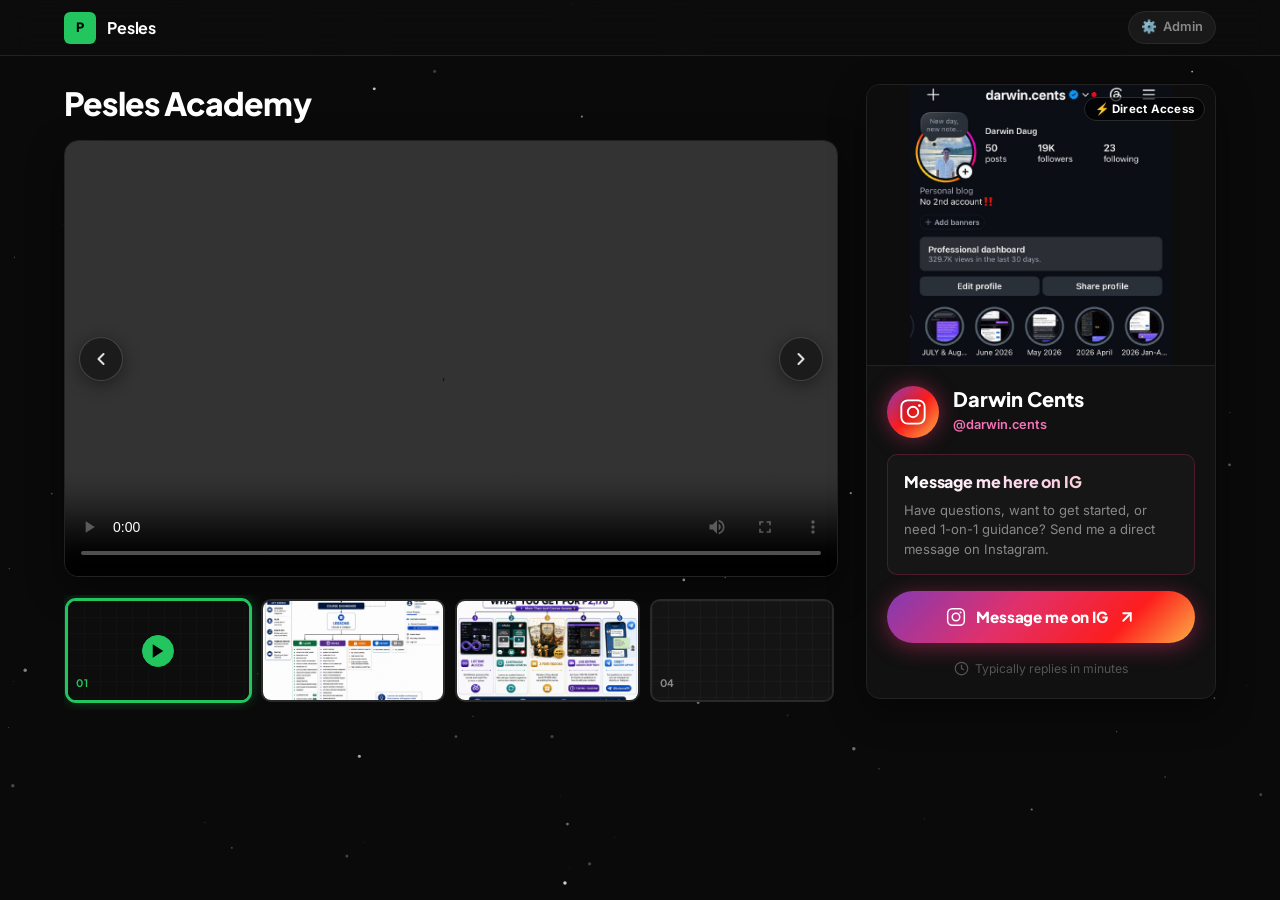
==== index.html @ 39a8c249 "Initial commit: Pesles landing page, video player, Instagram card, and admin studio" ====
<!DOCTYPE html>
<html lang="en">

<head>
  <meta charset="UTF-8">
  <meta name="viewport" content="width=device-width, initial-scale=1.0">
  <title>Pesles — AI Ad & Video Mastery Community</title>
  <meta name="description"
    content="Master AI UGC Video Ads, Performance Marketing & Scaling Systems. Join the #1 community for modern digital marketers and creators.">

  <!-- Open Graph -->
  <meta property="og:title" content="Pesles — AI Ad & Video Mastery Community">
  <meta property="og:description"
    content="Master AI UGC Video Ads, Performance Marketing & Scaling Systems. Join 26,000+ top creators and marketers.">
  <meta property="og:type" content="website">

  <!-- Favicon & Stylesheet -->
  <link rel="icon" type="image/svg+xml"
    href="data:image/svg+xml,<svg xmlns='http://www.w3.org/2000/svg' viewBox='0 0 100 100'><text y='.9em' font-size='90'>🚀</text></svg>">
  <link rel="stylesheet" href="styles.css">
</head>

<body>

  <!-- Animated Star Background -->
  <canvas id="starCanvas"></canvas>

  <!-- Top Sticky Navigation Bar -->

  <header class="top-header">
    <div class="header-container">
      <div class="brand-badge">
        <div class="brand-avatar">P</div>
        <div class="brand-info">
          <h1>Pesles</h1>
        </div>
      </div>

      <div class="header-nav">
        <a href="admin.html" class="nav-link" style="display:inline-flex;align-items:center;gap:6px;font-weight:600;font-size:0.8rem;background:rgba(255,255,255,0.06);border:1px solid var(--border-mid);padding:5px 12px;border-radius:var(--radius-pill);" title="Open Media & Content Admin Studio">
          <span>⚙️</span>
          <span>Admin</span>
        </a>
      </div>
    </div>
  </header>


  <!-- Main 2-Column Responsive Container -->
  <main class="main-wrapper">
    <div class="page-grid">

      <!-- Left Column: Sales Letter & Curriculum -->
      <div class="content-column">

        <!-- Hero Header & Metadata -->
        <section class="hero-header" id="about">
          <h2 class="hero-title">Pesles Academy</h2>


        </section>

        <!-- Video Player (VSL) Section -->
        <section class="video-card">
          <div class="video-container" id="videoContainer">
            <!-- HTML5 Video Player for Local MP4s (Default) -->
            <video id="vslVideo" src="vids/IMG_7152.MP4" controls playsinline></video>

            <!-- High-Res Image Display -->
            <img id="vslImage" alt="Pesles Presentation" style="display:none;" />

            <!-- Prev / Next Navigation Controls -->
            <button type="button" class="player-nav-btn prev" onclick="prevMedia()" aria-label="Previous item"
              title="Previous (Left Arrow)">
              <svg width="20" height="20" viewBox="0 0 24 24" fill="none" stroke="currentColor" stroke-width="2.5"
                stroke-linecap="round" stroke-linejoin="round">
                <polyline points="15 18 9 12 15 6"></polyline>
              </svg>
            </button>
            <button type="button" class="player-nav-btn next" onclick="nextMedia()" aria-label="Next item"
              title="Next (Right Arrow)">
              <svg width="20" height="20" viewBox="0 0 24 24" fill="none" stroke="currentColor" stroke-width="2.5"
                stroke-linecap="round" stroke-linejoin="round">
                <polyline points="9 18 15 12 9 6"></polyline>
              </svg>
            </button>
          </div>
        </section>


        <!-- Video Playlist Row (4 Items) -->
        <section class="playlist-row" id="playlistRow">

          <!-- Thumb 1: Masterclass MP4 -->
          <div class="playlist-thumb active" onclick="selectThumb(this, 1)" id="thumb1" title="Live Session">
            <div class="playlist-thumb-img">
              <video src="vids/IMG_7152.MP4#t=0.5" preload="metadata" muted playsinline></video>
            </div>
            <div class="playlist-thumb-overlay">
              <div class="playlist-play-btn">
                <svg width="18" height="18" viewBox="0 0 24 24" fill="currentColor">
                  <polygon points="5 3 19 12 5 21 5 3" />
                </svg>
              </div>
            </div>
            <div class="playlist-thumb-label">
              <span class="playlist-num">01</span>
            </div>
          </div>

          <!-- Thumb 2: Photo 1 -->
          <div class="playlist-thumb" onclick="selectThumb(this, 2)" id="thumb2" title="Creative Showcase">
            <div class="playlist-thumb-img">
              <img src="vids/photo_6338936490255128232_w.jpg" alt="Creative Showcase" loading="lazy">
            </div>
            <div class="playlist-thumb-overlay">
              <div class="playlist-play-btn">
                <svg width="18" height="18" viewBox="0 0 24 24" fill="currentColor">
                  <polygon points="5 3 19 12 5 21 5 3" />
                </svg>
              </div>
            </div>
            <div class="playlist-thumb-label">
              <span class="playlist-num">02</span>
            </div>
          </div>

          <!-- Thumb 3: Photo 2 -->
          <div class="playlist-thumb" onclick="selectThumb(this, 3)" id="thumb3" title="Student Results">
            <div class="playlist-thumb-img">
              <img src="vids/photo_6338936490255128263_w.jpg" alt="Student Results" loading="lazy">
            </div>
            <div class="playlist-thumb-overlay">
              <div class="playlist-play-btn">
                <svg width="18" height="18" viewBox="0 0 24 24" fill="currentColor">
                  <polygon points="5 3 19 12 5 21 5 3" />
                </svg>
              </div>
            </div>
            <div class="playlist-thumb-label">
              <span class="playlist-num">03</span>
            </div>
          </div>

          <!-- Thumb 4: Screen Recording MP4 -->
          <div class="playlist-thumb" onclick="selectThumb(this, 4)" id="thumb4" title="Platform Walkthrough">
            <div class="playlist-thumb-img">
              <video src="vids/screenrecordM%20(1).mp4#t=0.5" preload="metadata" muted playsinline></video>
            </div>
            <div class="playlist-thumb-overlay">
              <div class="playlist-play-btn">
                <svg width="18" height="18" viewBox="0 0 24 24" fill="currentColor">
                  <polygon points="5 3 19 12 5 21 5 3" />
                </svg>
              </div>
            </div>
            <div class="playlist-thumb-label">
              <span class="playlist-num">04</span>
            </div>
          </div>

        </section>

      </div>

      <!-- Right Column: Dedicated Instagram Box Card -->
      <aside class="sidebar-column">
        <div class="ig-card">
          <!-- Top Cover Banner -->
          <div class="ig-card-banner">
            <img src="vids/IG.jpg" alt="Instagram Cover" class="ig-banner-img">
            <div class="ig-banner-overlay"></div>
            <div class="ig-banner-badge">
              <span class="ig-badge-pill">⚡ Direct Access</span>
            </div>
          </div>


          <div class="ig-card-body">
            <!-- Icon + Avatar Profile Row -->
            <div class="ig-profile-header">
              <div class="ig-card-icon-wrap">
                <span class="ig-card-ring"></span>
                <svg class="ig-card-svg" viewBox="0 0 24 24" fill="none" xmlns="http://www.w3.org/2000/svg">
                  <rect x="2" y="2" width="20" height="20" rx="5.5" ry="5.5" stroke="white" stroke-width="1.6" />
                  <circle cx="12" cy="12" r="4.5" stroke="white" stroke-width="1.6" />
                  <circle cx="17.5" cy="6.5" r="1.2" fill="white" />
                </svg>
              </div>

              <div class="ig-title-meta">
                <h3>Darwin Cents</h3>
                <span class="ig-handle">@darwin.cents</span>
              </div>
            </div>

            <!-- Primary Message Callout -->
            <div class="ig-message-highlight">
              <span class="ig-message-title">Message me here on IG</span>
              <p class="ig-message-sub">
                Have questions, want to get started, or need 1-on-1 guidance? Send me a direct message on Instagram.
              </p>
            </div>

            <!-- Direct Instagram CTA Button -->
            <a href="https://www.instagram.com/darwin.cents?igsi=MWd2Y2Z6end4Zm81NA%3D%3D&utm_source=qr" target="_blank"
              rel="noopener noreferrer" class="ig-cta-btn">
              <svg width="20" height="20" viewBox="0 0 24 24" fill="none" xmlns="http://www.w3.org/2000/svg">
                <rect x="2" y="2" width="20" height="20" rx="5.5" ry="5.5" stroke="currentColor" stroke-width="1.8" />
                <circle cx="12" cy="12" r="4.5" stroke="currentColor" stroke-width="1.8" />
                <circle cx="17.5" cy="6.5" r="1.2" fill="currentColor" />
              </svg>
              <span>Message me on IG</span>
              <svg width="18" height="18" viewBox="0 0 24 24" fill="none" stroke="currentColor" stroke-width="2.5"
                stroke-linecap="round" stroke-linejoin="round">
                <line x1="7" y1="17" x2="17" y2="7"></line>
                <polyline points="7 7 17 7 17 17"></polyline>
              </svg>
            </a>

            <!-- Quick note -->
            <div class="ig-direct-note">
              <svg width="15" height="15" viewBox="0 0 24 24" fill="none" stroke="currentColor" stroke-width="2">
                <circle cx="12" cy="12" r="10"></circle>
                <polyline points="12 6 12 12 16 14"></polyline>
              </svg>
              <span>Typically replies in minutes</span>
            </div>
          </div>
        </div>
      </aside>

    </div>
  </main>

  <!-- Interactive Join / Checkout Modal -->
  <div class="modal-backdrop" id="checkoutModal" onclick="handleBackdropClick(event)">
    <div class="modal-dialog">
      <div class="modal-header">
        <h4>Join Pesles</h4>
        <button type="button" class="modal-close-btn" onclick="closeCheckoutModal()">&times;</button>
      </div>
      <div class="modal-body">

        <!-- Billing Interval Switcher -->
        <div class="billing-switcher">
          <button type="button" class="switcher-btn active" id="btnMonthly" onclick="setBilling('monthly')">
            Monthly ($9/mo)
          </button>
          <button type="button" class="switcher-btn" id="btnAnnual" onclick="setBilling('annual')">
            Annual ($89/yr) <span class="save-pill">SAVE 18%</span>
          </button>
        </div>

        <!-- Summary -->
        <div class="checkout-summary">
          <div class="summary-row">
            <span>Access Tier:</span>
            <span>All-Access VIP Member</span>
          </div>
          <div class="summary-row">
            <span>Billing Plan:</span>
            <span id="summaryInterval">Monthly Recurring</span>
          </div>
          <div class="summary-row">
            <span>Price Lock-In:</span>
            <span style="color:var(--brand-green);">Lifetime Guarantee</span>
          </div>
          <div class="summary-row total">
            <span>Total Today:</span>
            <span id="summaryTotal">$9.00 USD</span>
          </div>
        </div>

        <!-- Checkout Action Button -->
        <button type="button" class="modal-checkout-btn" onclick="proceedToCheckout()">
          <svg width="20" height="20" viewBox="0 0 24 24" fill="none" stroke="currentColor" stroke-width="2.5">
            <rect x="1" y="4" width="22" height="16" rx="2" ry="2"></rect>
            <line x1="1" y1="10" x2="23" y2="10"></line>
          </svg>
          <span id="checkoutBtnText">Continue to Secure Checkout ($9)</span>
        </button>

        <p style="text-align:center;font-size:0.75rem;color:var(--text-muted);">
          🔒 Guaranteed safe & secure checkout powered by Stripe
        </p>
      </div>
    </div>
  </div>


  <script src="app.js"></script>

</body>

</html>
---- styles.css ----
/* ==========================================================================
   Pesles — Dark Theme Landing Page (Reference-matched)
   ========================================================================== */

@import url('https://fonts.googleapis.com/css2?family=Inter:wght@300;400;500;600;700;800&family=Plus+Jakarta+Sans:wght@600;700;800&display=swap');

:root {
  /* Dark palette matching the reference image */
  --bg-root:            #0a0a0a;
  --bg-surface:         #111111;
  --bg-surface-2:       #161616;
  --bg-card:            #1a1a1a;
  --bg-card-hover:      #1f1f1f;
  --bg-header:          #0d0d0d;

  --border:             #222222;
  --border-mid:         #2a2a2a;
  --border-light:       #333333;

  --text-primary:       #ffffff;
  --text-secondary:     #888888;
  --text-muted:         #555555;

  /* Green accent from the reference image */
  --brand-green:        #22c55e;
  --brand-green-bg:     rgba(34, 197, 94, 0.12);
  --brand-green-border: rgba(34, 197, 94, 0.25);
  --brand-green-glow:   rgba(34, 197, 94, 0.22);

  --radius-xs:   4px;
  --radius-sm:   6px;
  --radius-md:   10px;
  --radius-lg:   14px;
  --radius-xl:   20px;
  --radius-pill: 9999px;

  --transition:        0.15s ease;
  --transition-smooth: 0.25s cubic-bezier(0.4, 0, 0.2, 1);
}

/* ── Reset ── */
*, *::before, *::after { box-sizing: border-box; margin: 0; padding: 0; }

/* Star canvas — sits fixed behind everything */
#starCanvas {
  position: fixed;
  inset: 0;
  width: 100%;
  height: 100%;
  z-index: 0;
  pointer-events: none;
}

/* Ensure all page content stacks above the canvas */
.top-header,
.main-wrapper,
.mobile-sticky-bar,
.modal-backdrop {
  position: relative;
  z-index: 1;
}


html {
  scrollbar-width: thin;
  scrollbar-color: var(--border-mid) var(--bg-root);
}
::-webkit-scrollbar        { width: 5px; }
::-webkit-scrollbar-track  { background: var(--bg-root); }
::-webkit-scrollbar-thumb  { background: var(--border-mid); border-radius: 3px; }

body {
  font-family: 'Inter', -apple-system, BlinkMacSystemFont, sans-serif;
  background-color: var(--bg-root);
  color: var(--text-primary);
  line-height: 1.6;
  -webkit-font-smoothing: antialiased;
  min-height: 100vh;
  overflow-x: hidden;
}

a    { color: inherit; text-decoration: none; }
button { font-family: inherit; cursor: pointer; border: none; background: none; }

/* ==========================================================================
   Header
   ========================================================================== */
.top-header {
  position: sticky;
  top: 0;
  z-index: 100;
  background: rgba(13, 13, 13, 0.9);
  backdrop-filter: blur(14px);
  -webkit-backdrop-filter: blur(14px);
  border-bottom: 1px solid var(--border);
  height: 56px;
}

.header-container {
  max-width: 1200px;
  margin: 0 auto;
  padding: 0 24px;
  height: 100%;
  display: flex;
  align-items: center;
  justify-content: space-between;
}

.brand-badge {
  display: flex;
  align-items: center;
  gap: 11px;
}

.brand-avatar {
  width: 32px;
  height: 32px;
  border-radius: var(--radius-sm);
  background: var(--brand-green);
  display: flex;
  align-items: center;
  justify-content: center;
  font-family: 'Plus Jakarta Sans', sans-serif;
  font-weight: 800;
  font-size: 0.8rem;
  color: #000;
  flex-shrink: 0;
}

.brand-info h1 {
  font-family: 'Plus Jakarta Sans', sans-serif;
  font-size: 1rem;
  font-weight: 700;
  color: var(--text-primary);
  letter-spacing: -0.01em;
}

.brand-info span {
  font-size: 0.7rem;
  color: var(--text-muted);
  display: block;
  line-height: 1;
  margin-top: 1px;
}

/* Thin green underline below brand (matches reference) */
.brand-underline-bar {
  position: absolute;
  bottom: 0;
  left: 0;
  height: 2px;
  width: 56px;
  background: linear-gradient(90deg, var(--brand-green), transparent);
}

.header-nav {
  display: flex;
  align-items: center;
  gap: 8px;
}

.nav-link {
  font-size: 0.85rem;
  font-weight: 500;
  color: var(--text-secondary);
  padding: 6px 12px;
  border-radius: var(--radius-sm);
  transition: color var(--transition);
}

.nav-link:hover { color: var(--text-primary); }

.header-cta {
  background: var(--brand-green);
  color: #000;
  font-weight: 700;
  font-size: 0.82rem;
  padding: 8px 18px;
  border-radius: var(--radius-pill);
  transition: all var(--transition);
  letter-spacing: 0.01em;
}

.header-cta:hover {
  background: #16a34a;
  transform: translateY(-1px);
  box-shadow: 0 4px 14px var(--brand-green-glow);
}

/* ==========================================================================
   Main Grid Layout
   ========================================================================== */
.main-wrapper {
  max-width: 1200px;
  margin: 28px auto 80px;
  padding: 0 24px;
  width: 100%;
  box-sizing: border-box;
}

.page-grid {
  display: grid;
  grid-template-columns: minmax(0, 1fr) 350px;
  gap: 28px;
  align-items: start;
}

/* ==========================================================================
   Left Column (Hero, Player & Playlist)
   ========================================================================== */
.content-column {
  display: flex;
  flex-direction: column;
  gap: 18px;
  width: 100%;
}

/* Hero Header */
.hero-header { display: flex; flex-direction: column; gap: 12px; }

.hero-title {
  font-family: 'Plus Jakarta Sans', sans-serif;
  font-size: clamp(1.4rem, 4.2vw, 2rem);
  font-weight: 800;
  line-height: 1.2;
  letter-spacing: -0.025em;
  color: var(--text-primary);
}

/* Meta chips bar */
.meta-chips-bar {
  display: flex;
  flex-wrap: wrap;
  gap: 8px;
  align-items: center;
}

.meta-chip {
  display: inline-flex;
  align-items: center;
  gap: 6px;
  font-size: 0.8rem;
  font-weight: 500;
  color: var(--text-secondary);
  background: var(--bg-card);
  border: 1px solid var(--border-mid);
  padding: 5px 12px;
  border-radius: var(--radius-pill);
  transition: border-color var(--transition);
}

.meta-chip:hover { border-color: var(--border-light); }

.meta-chip.highlight {
  color: var(--brand-green);
  border-color: var(--brand-green-border);
  background: var(--brand-green-bg);
}

.meta-chip.creator {
  color: var(--text-primary);
  gap: 8px;
}

.creator-avatar {
  width: 20px;
  height: 20px;
  border-radius: 50%;
  background: var(--brand-green);
  display: flex;
  align-items: center;
  justify-content: center;
  font-size: 9px;
  font-weight: 800;
  color: #000;
  flex-shrink: 0;
}

/* Video Card */
.video-card {
  background: var(--bg-surface);
  border: 1px solid var(--border);
  border-radius: var(--radius-lg);
  overflow: hidden;
  box-shadow: 0 12px 36px rgba(0, 0, 0, 0.45);
}

.video-container {
  position: relative;
  width: 100%;
  aspect-ratio: 16 / 9;
  background: #000;
  display: flex;
  align-items: center;
  justify-content: center;
}

.video-container iframe,
.video-container video,
.video-container img {
  width: 100%;
  height: 100%;
  border: none;
  display: block;
  object-fit: contain;
  background: #000;
}

/* Next / Prev Floating Navigation Arrows */
.player-nav-btn {
  position: absolute;
  top: 50%;
  transform: translateY(-50%);
  z-index: 10;
  width: 44px;
  height: 44px;
  border-radius: 50%;
  background: rgba(14, 14, 14, 0.7);
  backdrop-filter: blur(10px);
  -webkit-backdrop-filter: blur(10px);
  border: 1px solid rgba(255, 255, 255, 0.2);
  color: #ffffff;
  display: flex;
  align-items: center;
  justify-content: center;
  cursor: pointer;
  opacity: 0.85;
  transition: all 0.2s cubic-bezier(0.4, 0, 0.2, 1);
  box-shadow: 0 4px 18px rgba(0, 0, 0, 0.5);
}

.player-nav-btn.prev { left: 14px; }
.player-nav-btn.next { right: 14px; }

.player-nav-btn:hover {
  opacity: 1;
  background: rgba(34, 197, 94, 0.9);
  border-color: var(--brand-green);
  color: #000000;
  transform: translateY(-50%) scale(1.12);
  box-shadow: 0 6px 24px rgba(34, 197, 94, 0.4);
}

.player-nav-btn:active {
  transform: translateY(-50%) scale(0.96);
}

@media (max-width: 580px) {
  .player-nav-btn {
    width: 36px;
    height: 36px;
  }
  .player-nav-btn.prev { left: 8px; }
  .player-nav-btn.next { right: 8px; }
}


/* ==========================================================================
   Playlist Row
   ========================================================================== */
.playlist-row {
  display: flex;
  gap: 10px;
  width: 100%;
  overflow-x: auto;
  -webkit-overflow-scrolling: touch;
  scroll-snap-type: x mandatory;
  padding: 4px 2px 8px;
  scrollbar-width: thin;
  scrollbar-color: var(--border-mid) transparent;
}
.playlist-row::-webkit-scrollbar { height: 4px; }
.playlist-row::-webkit-scrollbar-track { background: transparent; }
.playlist-row::-webkit-scrollbar-thumb { background: var(--border-mid); border-radius: 4px; }

/* Individual thumbnail card (4 items) */
.playlist-thumb {
  position: relative;
  flex: 0 0 calc(25% - 8px); /* 4 items per row */
  min-width: 110px;
  aspect-ratio: 16 / 9;
  border-radius: var(--radius-md);
  overflow: hidden;
  cursor: pointer;
  border: 2px solid var(--border-mid);
  background: var(--bg-card);
  scroll-snap-align: start;
  transition: transform 0.2s ease,
              border-color 0.2s ease,
              box-shadow 0.2s ease;
  user-select: none;
}


.playlist-thumb:hover {
  transform: translateY(-3px) scale(1.02);
  border-color: var(--border-light);
  box-shadow: 0 8px 24px rgba(0, 0, 0, 0.5);
}

/* Active / selected state */
.playlist-thumb.active {
  border-color: var(--brand-green);
  box-shadow: 0 0 0 1px var(--brand-green),
              0 0 14px rgba(34, 197, 94, 0.35);
}

/* Thumbnail image area */
.playlist-thumb-img {
  width: 100%;
  height: 100%;
  background:
    linear-gradient(rgba(255,255,255,0.025) 1px, transparent 1px),
    linear-gradient(90deg, rgba(255,255,255,0.025) 1px, transparent 1px);
  background-size: 16px 16px;
  background-color: #141414;
  overflow: hidden;
}

.playlist-thumb-img img,
.playlist-thumb-img video {
  width: 100%;
  height: 100%;
  object-fit: cover;
  display: block;
}


/* Overlay with play button */
.playlist-thumb-overlay {
  position: absolute;
  inset: 0;
  display: flex;
  align-items: center;
  justify-content: center;
  background: rgba(0, 0, 0, 0.35);
  opacity: 0;
  transition: opacity 0.2s ease;
}

.playlist-thumb:hover .playlist-thumb-overlay,
.playlist-thumb.active .playlist-thumb-overlay {
  opacity: 1;
}

.playlist-play-btn {
  width: 32px;
  height: 32px;
  border-radius: 50%;
  background: rgba(255, 255, 255, 0.15);
  backdrop-filter: blur(6px);
  -webkit-backdrop-filter: blur(6px);
  border: 1.5px solid rgba(255,255,255,0.35);
  display: flex;
  align-items: center;
  justify-content: center;
  color: #fff;
  transition: background 0.2s ease, transform 0.2s ease;
}

.playlist-thumb.active .playlist-play-btn {
  background: var(--brand-green);
  border-color: var(--brand-green);
  color: #000;
}

.playlist-thumb:hover .playlist-play-btn {
  transform: scale(1.1);
  background: rgba(255,255,255,0.25);
}

.playlist-thumb.active:hover .playlist-play-btn {
  background: #16a34a;
  transform: scale(1.1);
}

/* Number label bottom-left */
.playlist-thumb-label {
  position: absolute;
  bottom: 6px;
  left: 8px;
  pointer-events: none;
}

.playlist-num {
  font-size: 0.65rem;
  font-weight: 700;
  letter-spacing: 0.05em;
  color: rgba(255,255,255,0.5);
  font-family: 'Plus Jakarta Sans', sans-serif;
  line-height: 1;
}

.playlist-thumb.active .playlist-num {
  color: var(--brand-green);
}

/* ==========================================================================
   Right Sidebar — Conversion Card
   ========================================================================== */
.sidebar-column {
  position: sticky;
  top: 76px;
}

.conversion-card {
  background: var(--bg-surface);
  border: 1px solid var(--border);
  border-radius: var(--radius-lg);
  overflow: hidden;
}

/* Banner */
.card-banner {
  width: 100%;
  height: 140px;
  position: relative;
  overflow: hidden;
}

.card-banner-img {
  width: 100%;
  height: 100%;
}

.card-banner-overlay {
  position: absolute;
  bottom: 10px;
  left: 12px;
  right: 12px;
  display: flex;
  align-items: center;
  justify-content: space-between;
}

.badge-pill {
  background: rgba(0, 0, 0, 0.7);
  backdrop-filter: blur(6px);
  border: 1px solid rgba(255, 255, 255, 0.1);
  padding: 3px 10px;
  border-radius: var(--radius-pill);
  font-size: 0.72rem;
  font-weight: 600;
  color: #fff;
}

/* Card Body */
.card-body {
  padding: 22px;
  display: flex;
  flex-direction: column;
  gap: 16px;
}

.card-title-group h3 {
  font-family: 'Plus Jakarta Sans', sans-serif;
  font-size: 1.2rem;
  font-weight: 800;
  color: var(--text-primary);
}

.community-url {
  font-size: 0.76rem;
  color: var(--brand-green);
  font-weight: 600;
  margin-top: 2px;
}

.card-description {
  font-size: 0.85rem;
  color: var(--text-secondary);
  line-height: 1.55;
}

/* Stats row */
.stats-row {
  display: grid;
  grid-template-columns: 1fr auto 1fr auto 1fr;
  align-items: center;
  background: var(--bg-card);
  border: 1px solid var(--border);
  border-radius: var(--radius-md);
  padding: 14px 12px;
  text-align: center;
}

.stat-item {}

.stat-num {
  font-family: 'Plus Jakarta Sans', sans-serif;
  font-size: 1.1rem;
  font-weight: 800;
  color: var(--text-primary);
}

.stat-label {
  font-size: 0.68rem;
  font-weight: 600;
  color: var(--text-muted);
  text-transform: uppercase;
  letter-spacing: 0.05em;
  margin-top: 1px;
}

.stat-divider {
  width: 1px;
  height: 28px;
  background: var(--border-mid);
}

/* CTA Button */
.cta-join-btn {
  width: 100%;
  background: var(--brand-green);
  color: #000;
  font-family: 'Plus Jakarta Sans', sans-serif;
  font-size: 1rem;
  font-weight: 800;
  padding: 14px;
  border-radius: var(--radius-pill);
  display: flex;
  align-items: center;
  justify-content: center;
  gap: 10px;
  transition: all var(--transition);
  box-shadow: 0 0 0 0 var(--brand-green-glow);
}

.cta-join-btn:hover {
  background: #16a34a;
  transform: translateY(-2px);
  box-shadow: 0 6px 20px var(--brand-green-glow);
}

/* Guarantee note */
.guarantee-note {
  display: flex;
  align-items: center;
  justify-content: center;
  gap: 6px;
  font-size: 0.76rem;
  color: var(--text-muted);
}

/* Powered by tag */
.powered-by-tag {
  display: flex;
  align-items: center;
  justify-content: center;
  gap: 6px;
  padding-top: 12px;
  border-top: 1px solid var(--border);
  font-size: 0.72rem;
  color: var(--text-muted);
}

.powered-logo { font-weight: 700; color: var(--text-secondary); }

/* ==========================================================================
   Mobile Sticky Bar
   ========================================================================== */
.mobile-sticky-bar {
  display: none;
  position: fixed;
  bottom: 0; left: 0; right: 0;
  z-index: 100;
  background: rgba(13, 13, 13, 0.95);
  backdrop-filter: blur(12px);
  border-top: 1px solid var(--border);
  padding: 12px 20px;
}

.mobile-bar-content {
  display: flex;
  align-items: center;
  justify-content: space-between;
  gap: 16px;
}

.mobile-price-val  { font-size: 1.1rem; font-weight: 800; color: var(--text-primary); }
.mobile-price-sub  { font-size: 0.7rem; color: var(--text-muted); margin-top: 1px; }

/* ==========================================================================
   Checkout Modal
   ========================================================================== */
.modal-backdrop {
  position: fixed;
  inset: 0;
  z-index: 1000;
  background: rgba(0, 0, 0, 0.8);
  backdrop-filter: blur(8px);
  display: flex;
  align-items: center;
  justify-content: center;
  padding: 20px;
  opacity: 0;
  visibility: hidden;
  transition: opacity var(--transition-smooth), visibility var(--transition-smooth);
}

.modal-backdrop.active { opacity: 1; visibility: visible; }

.modal-dialog {
  background: var(--bg-surface);
  border: 1px solid var(--border-mid);
  border-radius: var(--radius-xl);
  width: 100%;
  max-width: 460px;
  overflow: hidden;
  transform: scale(0.94);
  transition: transform var(--transition-smooth);
}

.modal-backdrop.active .modal-dialog { transform: scale(1); }

.modal-header {
  padding: 18px 22px;
  border-bottom: 1px solid var(--border);
  display: flex;
  align-items: center;
  justify-content: space-between;
}

.modal-header h4 {
  font-family: 'Plus Jakarta Sans', sans-serif;
  font-size: 1.05rem;
  font-weight: 800;
}

.modal-close-btn { color: var(--text-muted); font-size: 1.4rem; padding: 2px; transition: color var(--transition); }
.modal-close-btn:hover { color: var(--text-primary); }

.modal-body {
  padding: 22px;
  display: flex;
  flex-direction: column;
  gap: 16px;
}

/* Billing toggle */
.billing-switcher {
  display: flex;
  background: var(--bg-card);
  border: 1px solid var(--border);
  border-radius: var(--radius-pill);
  padding: 4px;
}

.switcher-btn {
  flex: 1;
  text-align: center;
  padding: 8px 10px;
  font-size: 0.82rem;
  font-weight: 700;
  color: var(--text-secondary);
  border-radius: var(--radius-pill);
  transition: all var(--transition);
}

.switcher-btn.active { background: var(--brand-green); color: #000; }

.save-pill {
  background: #166534;
  color: #4ade80;
  font-size: 0.65rem;
  padding: 2px 6px;
  border-radius: var(--radius-pill);
  margin-left: 3px;
}

/* Summary box */
.checkout-summary {
  background: var(--bg-card);
  border: 1px solid var(--border);
  border-radius: var(--radius-md);
  padding: 14px 16px;
  display: flex;
  flex-direction: column;
  gap: 8px;
}

.summary-row {
  display: flex;
  justify-content: space-between;
  font-size: 0.85rem;
  color: var(--text-secondary);
}

.summary-row.total {
  font-size: 0.98rem;
  font-weight: 800;
  color: var(--text-primary);
  border-top: 1px solid var(--border);
  padding-top: 8px;
  margin-top: 2px;
}

/* Checkout button */
.modal-checkout-btn {
  background: var(--brand-green);
  color: #000;
  font-weight: 800;
  font-size: 0.95rem;
  padding: 13px;
  border-radius: var(--radius-pill);
  display: flex;
  align-items: center;
  justify-content: center;
  gap: 8px;
  transition: all var(--transition);
}

.modal-checkout-btn:hover { background: #16a34a; transform: translateY(-1px); }

/* var(--text-muted) alias for modal footer text */
.modal-body p[style*="text-muted"] { color: var(--text-muted); }

/* ==========================================================================
   Right Sidebar — Dedicated Instagram Box Card
   ========================================================================== */
.sidebar-column {
  position: sticky;
  top: 76px;
}

.ig-card {
  background: var(--bg-surface);
  border: 1px solid var(--border);
  border-radius: var(--radius-lg);
  overflow: hidden;
  box-shadow: 0 12px 36px rgba(0, 0, 0, 0.45);
  transition: border-color 0.25s ease, box-shadow 0.25s ease;
}

.ig-card:hover {
  border-color: rgba(225, 48, 108, 0.4);
  box-shadow: 0 16px 44px rgba(0, 0, 0, 0.6), 0 0 30px rgba(225, 48, 108, 0.15);
}

/* Banner - Full Image Display */
.ig-card-banner {
  width: 100%;
  position: relative;
  overflow: hidden;
  background: #0d0d0d;
  border-bottom: 1px solid var(--border);
  display: flex;
  align-items: center;
  justify-content: center;
}

.ig-banner-img {
  width: 100%;
  height: auto;
  max-height: 280px;
  object-fit: contain;
  object-position: top center;
  display: block;
  transition: transform 0.3s ease;
}

.ig-card:hover .ig-banner-img {
  transform: scale(1.02);
}

.ig-banner-overlay {
  display: none;
}



.ig-banner-badge {
  position: absolute;
  top: 10px;
  right: 10px;
  z-index: 2;
}


.ig-badge-pill {
  font-size: 0.72rem;
  font-weight: 700;
  padding: 4px 10px;
  border-radius: var(--radius-pill);
  background: rgba(0, 0, 0, 0.65);
  backdrop-filter: blur(8px);
  -webkit-backdrop-filter: blur(8px);
  border: 1px solid rgba(255, 255, 255, 0.15);
  color: #ffffff;
  letter-spacing: 0.02em;
}

/* Card Body */
.ig-card-body {
  padding: 20px;
  display: flex;
  flex-direction: column;
  gap: 16px;
}

/* Profile Row */
.ig-profile-header {
  display: flex;
  align-items: center;
  gap: 14px;
}

.ig-card-icon-wrap {
  position: relative;
  width: 52px;
  height: 52px;
  border-radius: 50%;
  background: linear-gradient(
    135deg,
    #833ab4 0%,
    #fd1d1d 50%,
    #fcaf45 100%
  );
  display: flex;
  align-items: center;
  justify-content: center;
  flex-shrink: 0;
  box-shadow: 0 0 20px rgba(225, 48, 108, 0.5);
  animation: ig-card-pulse 3s ease-in-out infinite;
}

@keyframes ig-card-pulse {
  0%, 100% { box-shadow: 0 0 16px rgba(225, 48, 108, 0.4); transform: scale(1); }
  50%       { box-shadow: 0 0 26px rgba(225, 48, 108, 0.75); transform: scale(1.03); }
}

.ig-card-svg {
  width: 28px;
  height: 28px;
  filter: drop-shadow(0 1px 3px rgba(0,0,0,0.4));
}

.ig-title-meta h3 {
  font-family: 'Plus Jakarta Sans', sans-serif;
  font-size: 1.25rem;
  font-weight: 800;
  color: var(--text-primary);
  line-height: 1.2;
}

.ig-handle {
  font-size: 0.8rem;
  color: #f472b6;
  font-weight: 600;
  display: inline-block;
  margin-top: 1px;
}

/* Message Box */
.ig-message-highlight {
  background: var(--bg-surface-2);
  border: 1px solid rgba(225, 48, 108, 0.25);
  border-radius: var(--radius-md);
  padding: 14px 16px;
  display: flex;
  flex-direction: column;
  gap: 6px;
}

.ig-message-title {
  font-family: 'Plus Jakarta Sans', sans-serif;
  font-size: 1rem;
  font-weight: 800;
  color: #ffffff;
  letter-spacing: -0.01em;
  background: linear-gradient(90deg, #ffffff 0%, #fbcfe8 50%, #fed7aa 100%);
  -webkit-background-clip: text;
  -webkit-text-fill-color: transparent;
  background-clip: text;
}

.ig-message-sub {
  font-size: 0.82rem;
  color: var(--text-secondary);
  line-height: 1.5;
}

/* CTA Button */
.ig-cta-btn {
  width: 100%;
  background: linear-gradient(
    135deg,
    #833ab4 0%,
    #e1306c 40%,
    #fd1d1d 75%,
    #fcaf45 100%
  );
  color: #ffffff;
  font-family: 'Plus Jakarta Sans', sans-serif;
  font-size: 0.95rem;
  font-weight: 800;
  padding: 14px 20px;
  border-radius: var(--radius-pill);
  display: flex;
  align-items: center;
  justify-content: center;
  gap: 10px;
  text-decoration: none;
  letter-spacing: -0.01em;
  transition: transform 0.2s cubic-bezier(0.4, 0, 0.2, 1),
              box-shadow 0.2s cubic-bezier(0.4, 0, 0.2, 1),
              filter 0.2s ease;
  box-shadow: 0 4px 22px rgba(225, 48, 108, 0.45);
}

.ig-cta-btn:hover {
  transform: translateY(-2px);
  filter: brightness(1.1);
  box-shadow: 0 8px 30px rgba(225, 48, 108, 0.65), 0 0 15px rgba(252, 175, 69, 0.35);
}

.ig-cta-btn:active {
  transform: translateY(0);
}

/* Direct Note */
.ig-direct-note {
  display: flex;
  align-items: center;
  justify-content: center;
  gap: 6px;
  font-size: 0.76rem;
  color: var(--text-muted);
  text-align: center;
}

/* ==========================================================================
   Comprehensive Responsive System for Live Site
   ========================================================================== */

/* Tablets & Small Laptops (<= 920px) */
@media (max-width: 920px) {
  .main-wrapper {
    margin: 20px auto 60px;
    padding: 0 18px;
  }

  .page-grid {
    grid-template-columns: 1fr;
    gap: 24px;
  }

  .sidebar-column {
    position: static;
    max-width: 100%;
    width: 100%;
  }

  .playlist-thumb {
    flex: 0 0 clamp(130px, 28vw, 160px);
    min-width: 130px;
  }
}

/* Standard Mobile Phones (<= 640px) */
@media (max-width: 640px) {
  .top-header {
    height: 52px;
  }

  .header-container {
    padding: 0 14px;
  }

  .brand-badge {
    gap: 9px;
  }

  .brand-avatar {
    width: 28px;
    height: 28px;
    font-size: 0.75rem;
  }

  .brand-info h1 {
    font-size: 0.95rem;
  }

  .main-wrapper {
    padding: 0 12px;
    margin-top: 14px;
    margin-bottom: 50px;
  }

  .hero-title {
    font-size: 1.4rem;
  }

  .video-card {
    border-radius: var(--radius-md);
  }

  .player-nav-btn {
    width: 36px;
    height: 36px;
  }
  .player-nav-btn.prev { left: 8px; }
  .player-nav-btn.next { right: 8px; }

  .playlist-row {
    gap: 8px;
    padding: 2px 2px 8px;
  }

  .playlist-thumb {
    flex: 0 0 clamp(118px, 35vw, 140px);
    min-width: 118px;
    border-radius: var(--radius-sm);
  }

  .playlist-play-btn {
    width: 28px;
    height: 28px;
  }

  .ig-card {
    border-radius: var(--radius-md);
  }

  .ig-card-body {
    padding: 16px;
    gap: 14px;
  }

  .ig-title-meta h3 {
    font-size: 1.1rem;
  }

  .ig-message-highlight {
    padding: 12px 14px;
  }

  .ig-message-title {
    font-size: 0.92rem;
  }

  .ig-message-sub {
    font-size: 0.78rem;
  }

  .ig-cta-btn {
    padding: 12px 16px;
    font-size: 0.88rem;
  }
}

/* Ultra-Compact & Foldable Screens (<= 360px) */
@media (max-width: 360px) {
  .hero-title {
    font-size: 1.25rem;
  }

  .playlist-thumb {
    flex: 0 0 110px;
    min-width: 110px;
  }

  .ig-profile-header {
    gap: 10px;
  }

  .ig-card-icon-wrap {
    width: 44px;
    height: 44px;
  }

  .ig-card-svg {
    width: 22px;
    height: 22px;
  }
}
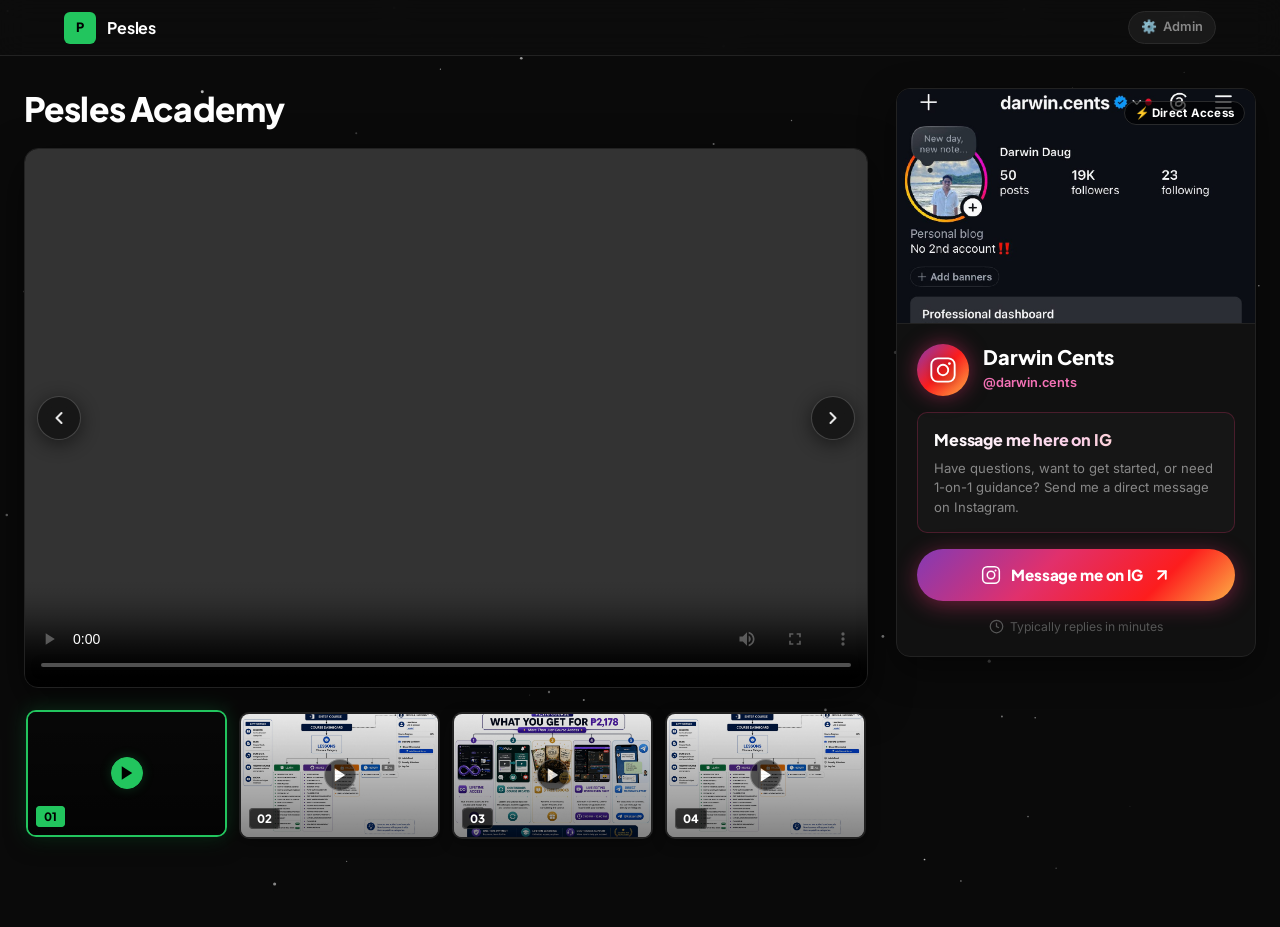
==== commit 389564b3: "Connect Vimeo embed video to Slide 04 with unlisted hash" ====
--- a/index.html
+++ b/index.html
@@ -69,6 +69,9 @@
             <!-- High-Res Image Display -->
             <img id="vslImage" alt="Pesles Presentation" style="display:none;" />
 
+            <!-- Embedded Vimeo Player for Slide 04 -->
+            <iframe id="vslIframe" src="" style="display:none;" frameborder="0" allow="autoplay; fullscreen; picture-in-picture; clipboard-write; encrypted-media" allowfullscreen></iframe>
+
             <!-- Prev / Next Navigation Controls -->
             <button type="button" class="player-nav-btn prev" onclick="prevMedia()" aria-label="Previous item"
               title="Previous (Left Arrow)">
@@ -142,10 +145,10 @@
             </div>
           </div>
 
-          <!-- Thumb 4: Screen Recording MP4 -->
+          <!-- Thumb 4: Platform Walkthrough Vimeo Video -->
           <div class="playlist-thumb" onclick="selectThumb(this, 4)" id="thumb4" title="Platform Walkthrough">
             <div class="playlist-thumb-img">
-              <video src="vids/screenrecordM%20(1).mp4#t=0.5" preload="metadata" muted playsinline></video>
+              <img src="https://vumbnail.com/1221855390.jpg" onerror="this.onerror=null;this.src='vids/photo_6338936490255128232_w.jpg';" alt="Platform Walkthrough" loading="lazy">
             </div>
             <div class="playlist-thumb-overlay">
               <div class="playlist-play-btn">
@@ -160,6 +163,7 @@
           </div>
 
         </section>
+
 
       </div>
 
--- a/styles.css
+++ b/styles.css
@@ -64,6 +64,9 @@
 html {
   scrollbar-width: thin;
   scrollbar-color: var(--border-mid) var(--bg-root);
+  overflow-x: hidden;
+  width: 100%;
+  max-width: 100%;
 }
 ::-webkit-scrollbar        { width: 5px; }
 ::-webkit-scrollbar-track  { background: var(--bg-root); }
@@ -76,8 +79,11 @@
   line-height: 1.6;
   -webkit-font-smoothing: antialiased;
   min-height: 100vh;
+  width: 100%;
+  max-width: 100%;
   overflow-x: hidden;
 }
+
 
 a    { color: inherit; text-decoration: none; }
 button { font-family: inherit; cursor: pointer; border: none; background: none; }
@@ -188,22 +194,23 @@
 }
 
 /* ==========================================================================
-   Main Grid Layout
+   Main Grid Layout (Reference-matched)
    ========================================================================== */
 .main-wrapper {
-  max-width: 1200px;
-  margin: 28px auto 80px;
-  padding: 0 24px;
-  width: 100%;
+  width: min(100% - 48px, 1360px);
+  margin: 32px auto 80px;
+  padding: 0;
   box-sizing: border-box;
 }
 
 .page-grid {
   display: grid;
-  grid-template-columns: minmax(0, 1fr) 350px;
+  grid-template-columns: minmax(0, 1fr) 360px;
   gap: 28px;
   align-items: start;
 }
+
+
 
 /* ==========================================================================
    Left Column (Hero, Player & Playlist)
@@ -211,16 +218,21 @@
 .content-column {
   display: flex;
   flex-direction: column;
-  gap: 18px;
-  width: 100%;
+  gap: clamp(14px, 2vw, 20px);
+  width: 100%;
+  min-width: 0; /* Prevents grid blowout */
 }
 
 /* Hero Header */
-.hero-header { display: flex; flex-direction: column; gap: 12px; }
+.hero-header {
+  display: flex;
+  flex-direction: column;
+  gap: 12px;
+}
 
 .hero-title {
   font-family: 'Plus Jakarta Sans', sans-serif;
-  font-size: clamp(1.4rem, 4.2vw, 2rem);
+  font-size: clamp(1.4rem, 4vw, 2.1rem);
   font-weight: 800;
   line-height: 1.2;
   letter-spacing: -0.025em;
@@ -276,34 +288,45 @@
   flex-shrink: 0;
 }
 
-/* Video Card */
+/* ==========================================================================
+   Gallery / Video Player Card
+   ========================================================================== */
 .video-card {
-  background: var(--bg-surface);
+  background: #000000;
   border: 1px solid var(--border);
   border-radius: var(--radius-lg);
   overflow: hidden;
-  box-shadow: 0 12px 36px rgba(0, 0, 0, 0.45);
+  box-shadow: 0 14px 40px rgba(0, 0, 0, 0.55);
+  width: 100%;
+  position: relative;
 }
 
 .video-container {
   position: relative;
   width: 100%;
+  min-height: clamp(240px, 42vw, 540px);
+  max-height: clamp(360px, 62vh, 640px);
   aspect-ratio: 16 / 9;
-  background: #000;
-  display: flex;
-  align-items: center;
-  justify-content: center;
-}
-
+  background: #000000;
+  display: flex;
+  align-items: center;
+  justify-content: center;
+  overflow: hidden;
+}
+
+/* Ensure full image / video visibility without cropping or distortion */
 .video-container iframe,
 .video-container video,
 .video-container img {
   width: 100%;
   height: 100%;
+  max-width: 100%;
+  max-height: 100%;
   border: none;
   display: block;
   object-fit: contain;
-  background: #000;
+  object-position: center;
+  background: #000000;
 }
 
 /* Next / Prev Floating Navigation Arrows */
@@ -314,107 +337,89 @@
   z-index: 10;
   width: 44px;
   height: 44px;
+  min-width: 44px;
+  min-height: 44px;
   border-radius: 50%;
-  background: rgba(14, 14, 14, 0.7);
-  backdrop-filter: blur(10px);
-  -webkit-backdrop-filter: blur(10px);
-  border: 1px solid rgba(255, 255, 255, 0.2);
+  background: rgba(12, 12, 12, 0.78);
+  backdrop-filter: blur(12px);
+  -webkit-backdrop-filter: blur(12px);
+  border: 1px solid rgba(255, 255, 255, 0.22);
   color: #ffffff;
   display: flex;
   align-items: center;
   justify-content: center;
   cursor: pointer;
-  opacity: 0.85;
+  opacity: 0.88;
   transition: all 0.2s cubic-bezier(0.4, 0, 0.2, 1);
-  box-shadow: 0 4px 18px rgba(0, 0, 0, 0.5);
-}
-
-.player-nav-btn.prev { left: 14px; }
-.player-nav-btn.next { right: 14px; }
+  box-shadow: 0 4px 20px rgba(0, 0, 0, 0.6);
+  pointer-events: auto;
+  user-select: none;
+  -webkit-tap-highlight-color: transparent;
+}
+
+.player-nav-btn.prev { left: 12px; }
+.player-nav-btn.next { right: 12px; }
 
 .player-nav-btn:hover {
   opacity: 1;
-  background: rgba(34, 197, 94, 0.9);
+  background: var(--brand-green);
   border-color: var(--brand-green);
   color: #000000;
-  transform: translateY(-50%) scale(1.12);
-  box-shadow: 0 6px 24px rgba(34, 197, 94, 0.4);
+  transform: translateY(-50%) scale(1.08);
+  box-shadow: 0 6px 24px rgba(34, 197, 94, 0.45);
 }
 
 .player-nav-btn:active {
-  transform: translateY(-50%) scale(0.96);
-}
-
-@media (max-width: 580px) {
-  .player-nav-btn {
-    width: 36px;
-    height: 36px;
-  }
-  .player-nav-btn.prev { left: 8px; }
-  .player-nav-btn.next { right: 8px; }
-}
-
+  transform: translateY(-50%) scale(0.95);
+}
 
 /* ==========================================================================
-   Playlist Row
+   Playlist Thumbnails Row
    ========================================================================== */
 .playlist-row {
-  display: flex;
-  gap: 10px;
-  width: 100%;
-  overflow-x: auto;
-  -webkit-overflow-scrolling: touch;
-  scroll-snap-type: x mandatory;
+  display: grid;
+  grid-template-columns: repeat(4, 1fr);
+  gap: 12px;
+  width: 100%;
   padding: 4px 2px 8px;
-  scrollbar-width: thin;
-  scrollbar-color: var(--border-mid) transparent;
-}
-.playlist-row::-webkit-scrollbar { height: 4px; }
-.playlist-row::-webkit-scrollbar-track { background: transparent; }
-.playlist-row::-webkit-scrollbar-thumb { background: var(--border-mid); border-radius: 4px; }
-
-/* Individual thumbnail card (4 items) */
+  box-sizing: border-box;
+}
+
+/* Individual thumbnail card */
 .playlist-thumb {
   position: relative;
-  flex: 0 0 calc(25% - 8px); /* 4 items per row */
-  min-width: 110px;
-  aspect-ratio: 16 / 9;
+  width: 100%;
   border-radius: var(--radius-md);
   overflow: hidden;
+  background: var(--bg-surface);
+  border: 2px solid var(--border);
   cursor: pointer;
-  border: 2px solid var(--border-mid);
-  background: var(--bg-card);
-  scroll-snap-align: start;
-  transition: transform 0.2s ease,
-              border-color 0.2s ease,
-              box-shadow 0.2s ease;
+  transition: all 0.22s cubic-bezier(0.4, 0, 0.2, 1);
+  box-shadow: 0 4px 14px rgba(0, 0, 0, 0.35);
   user-select: none;
-}
-
+  -webkit-tap-highlight-color: transparent;
+}
 
 .playlist-thumb:hover {
-  transform: translateY(-3px) scale(1.02);
   border-color: var(--border-light);
-  box-shadow: 0 8px 24px rgba(0, 0, 0, 0.5);
-}
-
-/* Active / selected state */
+  transform: translateY(-2px);
+  box-shadow: 0 8px 24px rgba(0, 0, 0, 0.55);
+}
+
 .playlist-thumb.active {
   border-color: var(--brand-green);
-  box-shadow: 0 0 0 1px var(--brand-green),
-              0 0 14px rgba(34, 197, 94, 0.35);
-}
-
-/* Thumbnail image area */
+  box-shadow: 0 0 20px var(--brand-green-glow), 0 6px 20px rgba(0, 0, 0, 0.6);
+  transform: translateY(-2px);
+}
+
 .playlist-thumb-img {
   width: 100%;
-  height: 100%;
-  background:
-    linear-gradient(rgba(255,255,255,0.025) 1px, transparent 1px),
-    linear-gradient(90deg, rgba(255,255,255,0.025) 1px, transparent 1px);
-  background-size: 16px 16px;
-  background-color: #141414;
+  aspect-ratio: 16 / 10;
+  background: #080808;
   overflow: hidden;
+  display: flex;
+  align-items: center;
+  justify-content: center;
 }
 
 .playlist-thumb-img img,
@@ -422,20 +427,26 @@
   width: 100%;
   height: 100%;
   object-fit: cover;
+  object-position: center;
   display: block;
-}
-
-
-/* Overlay with play button */
+  transition: transform 0.35s ease;
+}
+
+.playlist-thumb:hover .playlist-thumb-img img,
+.playlist-thumb:hover .playlist-thumb-img video {
+  transform: scale(1.05);
+}
+
 .playlist-thumb-overlay {
   position: absolute;
   inset: 0;
-  display: flex;
-  align-items: center;
-  justify-content: center;
-  background: rgba(0, 0, 0, 0.35);
-  opacity: 0;
-  transition: opacity 0.2s ease;
+  background: linear-gradient(180deg, rgba(0,0,0,0.1) 0%, rgba(0,0,0,0.6) 100%);
+  display: flex;
+  align-items: center;
+  justify-content: center;
+  opacity: 0.8;
+  transition: opacity var(--transition);
+  pointer-events: none;
 }
 
 .playlist-thumb:hover .playlist-thumb-overlay,
@@ -447,52 +458,47 @@
   width: 32px;
   height: 32px;
   border-radius: 50%;
-  background: rgba(255, 255, 255, 0.15);
+  background: rgba(0, 0, 0, 0.7);
   backdrop-filter: blur(6px);
   -webkit-backdrop-filter: blur(6px);
-  border: 1.5px solid rgba(255,255,255,0.35);
-  display: flex;
-  align-items: center;
-  justify-content: center;
+  border: 1px solid rgba(255, 255, 255, 0.3);
   color: #fff;
-  transition: background 0.2s ease, transform 0.2s ease;
+  display: flex;
+  align-items: center;
+  justify-content: center;
+  transition: all var(--transition);
 }
 
 .playlist-thumb.active .playlist-play-btn {
   background: var(--brand-green);
   border-color: var(--brand-green);
   color: #000;
-}
-
-.playlist-thumb:hover .playlist-play-btn {
-  transform: scale(1.1);
-  background: rgba(255,255,255,0.25);
-}
-
-.playlist-thumb.active:hover .playlist-play-btn {
-  background: #16a34a;
-  transform: scale(1.1);
-}
-
-/* Number label bottom-left */
+  box-shadow: 0 0 12px var(--brand-green-glow);
+}
+
 .playlist-thumb-label {
   position: absolute;
   bottom: 6px;
   left: 8px;
-  pointer-events: none;
+  z-index: 2;
 }
 
 .playlist-num {
-  font-size: 0.65rem;
-  font-weight: 700;
-  letter-spacing: 0.05em;
-  color: rgba(255,255,255,0.5);
   font-family: 'Plus Jakarta Sans', sans-serif;
-  line-height: 1;
+  font-size: 0.72rem;
+  font-weight: 800;
+  color: #fff;
+  background: rgba(0, 0, 0, 0.7);
+  backdrop-filter: blur(4px);
+  padding: 2px 7px;
+  border-radius: 4px;
+  border: 1px solid rgba(255, 255, 255, 0.15);
 }
 
 .playlist-thumb.active .playlist-num {
-  color: var(--brand-green);
+  background: var(--brand-green);
+  color: #000;
+  border-color: var(--brand-green);
 }
 
 /* ==========================================================================
@@ -583,8 +589,6 @@
   padding: 14px 12px;
   text-align: center;
 }
-
-.stat-item {}
 
 .stat-num {
   font-family: 'Plus Jakarta Sans', sans-serif;
@@ -821,9 +825,15 @@
 .sidebar-column {
   position: sticky;
   top: 76px;
+  width: 100%;
+  max-width: 360px;
+  min-width: 0;
+  justify-self: end;
 }
 
 .ig-card {
+  width: 100%;
+  max-width: 360px;
   background: var(--bg-surface);
   border: 1px solid var(--border);
   border-radius: var(--radius-lg);
@@ -837,35 +847,34 @@
   box-shadow: 0 16px 44px rgba(0, 0, 0, 0.6), 0 0 30px rgba(225, 48, 108, 0.15);
 }
 
-/* Banner - Full Image Display */
+/* Banner */
 .ig-card-banner {
   width: 100%;
+  height: 235px;
   position: relative;
   overflow: hidden;
   background: #0d0d0d;
   border-bottom: 1px solid var(--border);
-  display: flex;
-  align-items: center;
-  justify-content: center;
 }
 
 .ig-banner-img {
   width: 100%;
-  height: auto;
-  max-height: 280px;
-  object-fit: contain;
+  height: 100%;
+  object-fit: cover;
   object-position: top center;
   display: block;
   transition: transform 0.3s ease;
 }
 
+
 .ig-card:hover .ig-banner-img {
-  transform: scale(1.02);
+  transform: scale(1.03);
 }
 
 .ig-banner-overlay {
   display: none;
 }
+
 
 
 
@@ -1030,19 +1039,28 @@
 }
 
 /* ==========================================================================
-   Comprehensive Responsive System for Live Site
+   Comprehensive Responsive System (320px to 1920px+)
    ========================================================================== */
 
-/* Tablets & Small Laptops (<= 920px) */
-@media (max-width: 920px) {
+/* Laptops & Standard Desktops (900px to 1199px) */
+@media (min-width: 900px) and (max-width: 1199px) {
+  .page-grid {
+    grid-template-columns: minmax(0, 1fr) 320px;
+    gap: 20px;
+  }
+}
+
+/* Tablets & Small Screens (<= 899px) — Transition to Clean Single Column */
+@media (max-width: 899px) {
   .main-wrapper {
     margin: 20px auto 60px;
     padding: 0 18px;
+    width: 100%;
   }
 
   .page-grid {
     grid-template-columns: 1fr;
-    gap: 24px;
+    gap: 26px;
   }
 
   .sidebar-column {
@@ -1051,16 +1069,39 @@
     width: 100%;
   }
 
+  .ig-card {
+    max-width: 100%;
+    width: 100%;
+  }
+
+  .video-container {
+    min-height: clamp(260px, 50vw, 460px);
+  }
+
+  /* Horizontal swipeable thumbnail strip on tablet/mobile */
+  .playlist-row {
+    display: flex;
+    flex-wrap: nowrap;
+    overflow-x: auto;
+    -webkit-overflow-scrolling: touch;
+    scroll-snap-type: x mandatory;
+    gap: 10px;
+    padding: 4px 2px 10px;
+    scrollbar-width: thin;
+  }
+
   .playlist-thumb {
-    flex: 0 0 clamp(130px, 28vw, 160px);
+    flex: 0 0 clamp(130px, 28vw, 165px);
     min-width: 130px;
-  }
-}
+    scroll-snap-align: start;
+  }
+}
+
 
 /* Standard Mobile Phones (<= 640px) */
 @media (max-width: 640px) {
   .top-header {
-    height: 52px;
+    height: 54px;
   }
 
   .header-container {
@@ -1088,16 +1129,23 @@
   }
 
   .hero-title {
-    font-size: 1.4rem;
+    font-size: 1.45rem;
   }
 
   .video-card {
     border-radius: var(--radius-md);
   }
 
+  .video-container {
+    min-height: clamp(200px, 56vw, 340px);
+  }
+
+  /* Touch-friendly Navigation Buttons (40px) */
   .player-nav-btn {
-    width: 36px;
-    height: 36px;
+    width: 40px;
+    height: 40px;
+    min-width: 40px;
+    min-height: 40px;
   }
   .player-nav-btn.prev { left: 8px; }
   .player-nav-btn.next { right: 8px; }
@@ -1149,17 +1197,28 @@
   }
 }
 
-/* Ultra-Compact & Foldable Screens (<= 360px) */
+/* Ultra-Compact & Small Foldable Screens (<= 360px) */
 @media (max-width: 360px) {
   .hero-title {
     font-size: 1.25rem;
   }
 
+  .video-container {
+    min-height: 190px;
+  }
+
   .playlist-thumb {
     flex: 0 0 110px;
     min-width: 110px;
   }
 
+  .player-nav-btn {
+    width: 36px;
+    height: 36px;
+    min-width: 36px;
+    min-height: 36px;
+  }
+
   .ig-profile-header {
     gap: 10px;
   }
@@ -1175,3 +1234,4 @@
   }
 }
 
+
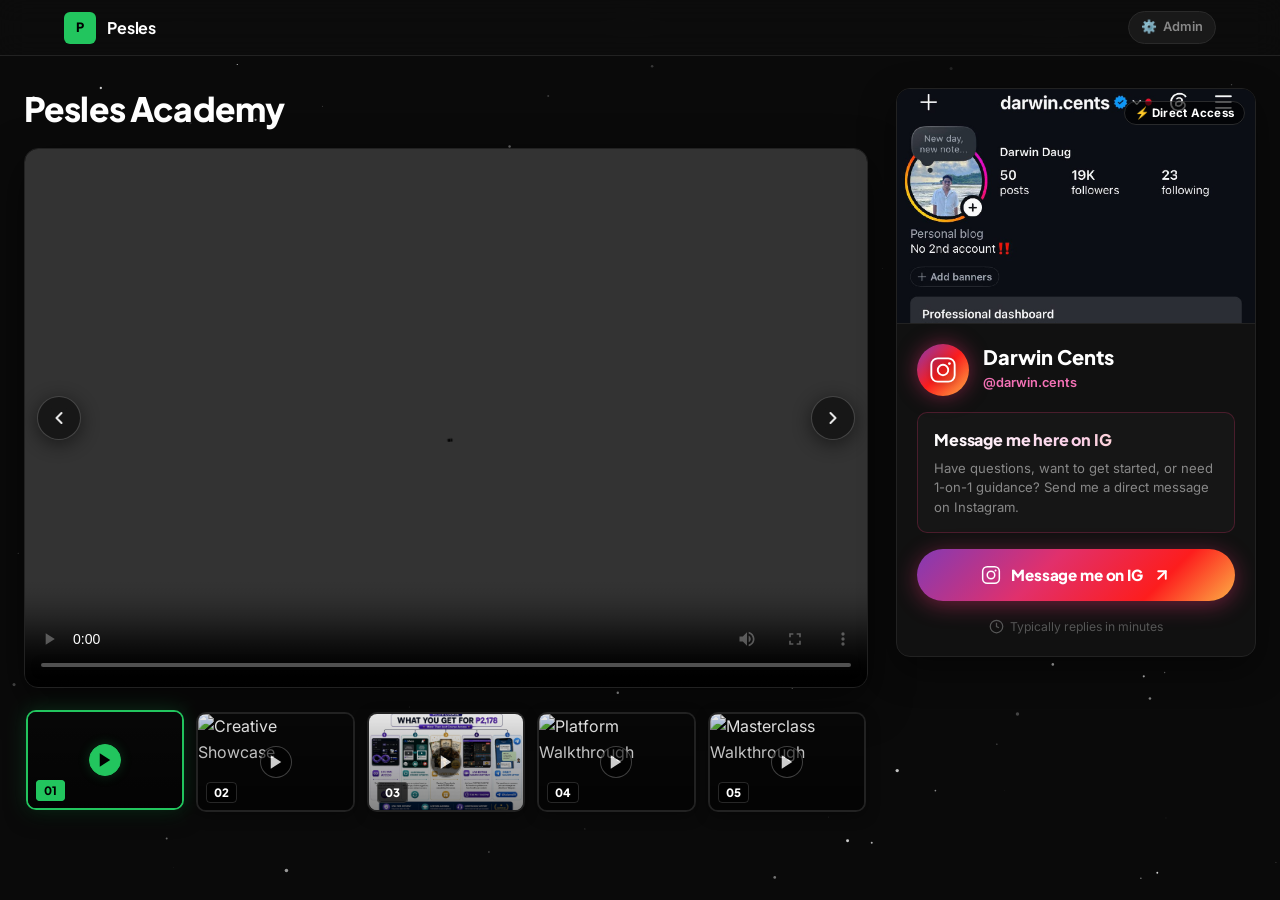
==== commit 5b8833ce: "Fix Vimeo player embed and update playlist to 5 items" ====
--- a/index.html
+++ b/index.html
@@ -159,6 +159,23 @@
             </div>
             <div class="playlist-thumb-label">
               <span class="playlist-num">04</span>
+            </div>
+          </div>
+
+          <!-- Thumb 5: Live Masterclass Walkthrough Vimeo Video -->
+          <div class="playlist-thumb" onclick="selectThumb(this, 5)" id="thumb5" title="Masterclass Walkthrough">
+            <div class="playlist-thumb-img">
+              <img src="https://vumbnail.com/1226110797.jpg" onerror="this.onerror=null;this.src='vids/photo_6338936490255128232_w.jpg';" alt="Masterclass Walkthrough" loading="lazy">
+            </div>
+            <div class="playlist-thumb-overlay">
+              <div class="playlist-play-btn">
+                <svg width="18" height="18" viewBox="0 0 24 24" fill="currentColor">
+                  <polygon points="5 3 19 12 5 21 5 3" />
+                </svg>
+              </div>
+            </div>
+            <div class="playlist-thumb-label">
+              <span class="playlist-num">05</span>
             </div>
           </div>
 
--- a/styles.css
+++ b/styles.css
@@ -378,7 +378,7 @@
    ========================================================================== */
 .playlist-row {
   display: grid;
-  grid-template-columns: repeat(4, 1fr);
+  grid-template-columns: repeat(auto-fit, minmax(0, 1fr));
   gap: 12px;
   width: 100%;
   padding: 4px 2px 8px;
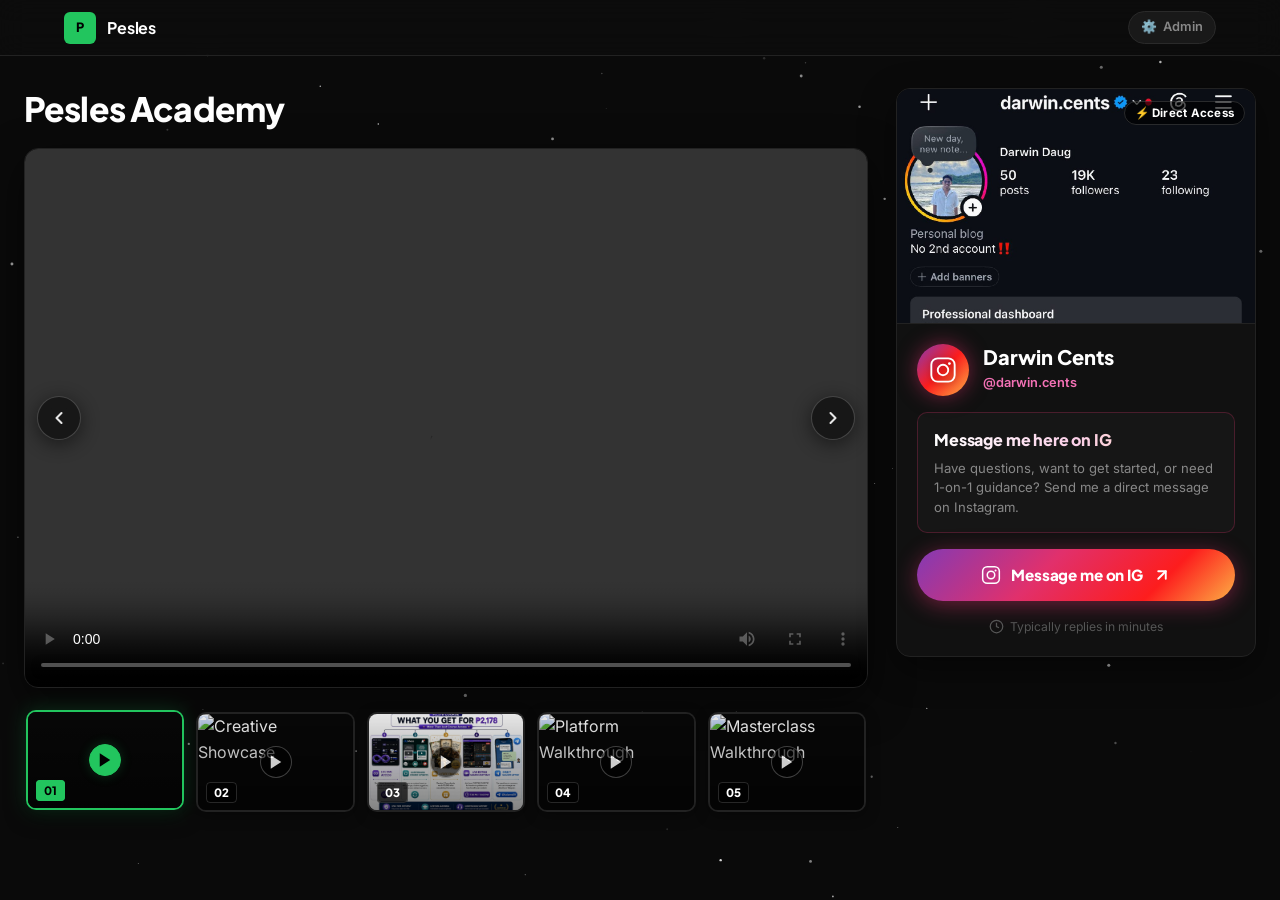
==== commit df60b4ca: "Add referrerpolicy and web-share permissions for embedded Vimeo player" ====
--- a/index.html
+++ b/index.html
@@ -69,8 +69,8 @@
             <!-- High-Res Image Display -->
             <img id="vslImage" alt="Pesles Presentation" style="display:none;" />
 
-            <!-- Embedded Vimeo Player for Slide 04 -->
-            <iframe id="vslIframe" src="" style="display:none;" frameborder="0" allow="autoplay; fullscreen; picture-in-picture; clipboard-write; encrypted-media" allowfullscreen></iframe>
+            <!-- Embedded Vimeo Player for Slide 04 & Custom Embeds -->
+            <iframe id="vslIframe" src="" style="display:none;" frameborder="0" allow="autoplay; fullscreen; picture-in-picture; clipboard-write; encrypted-media; web-share" referrerpolicy="strict-origin-when-cross-origin" allowfullscreen></iframe>
 
             <!-- Prev / Next Navigation Controls -->
             <button type="button" class="player-nav-btn prev" onclick="prevMedia()" aria-label="Previous item"
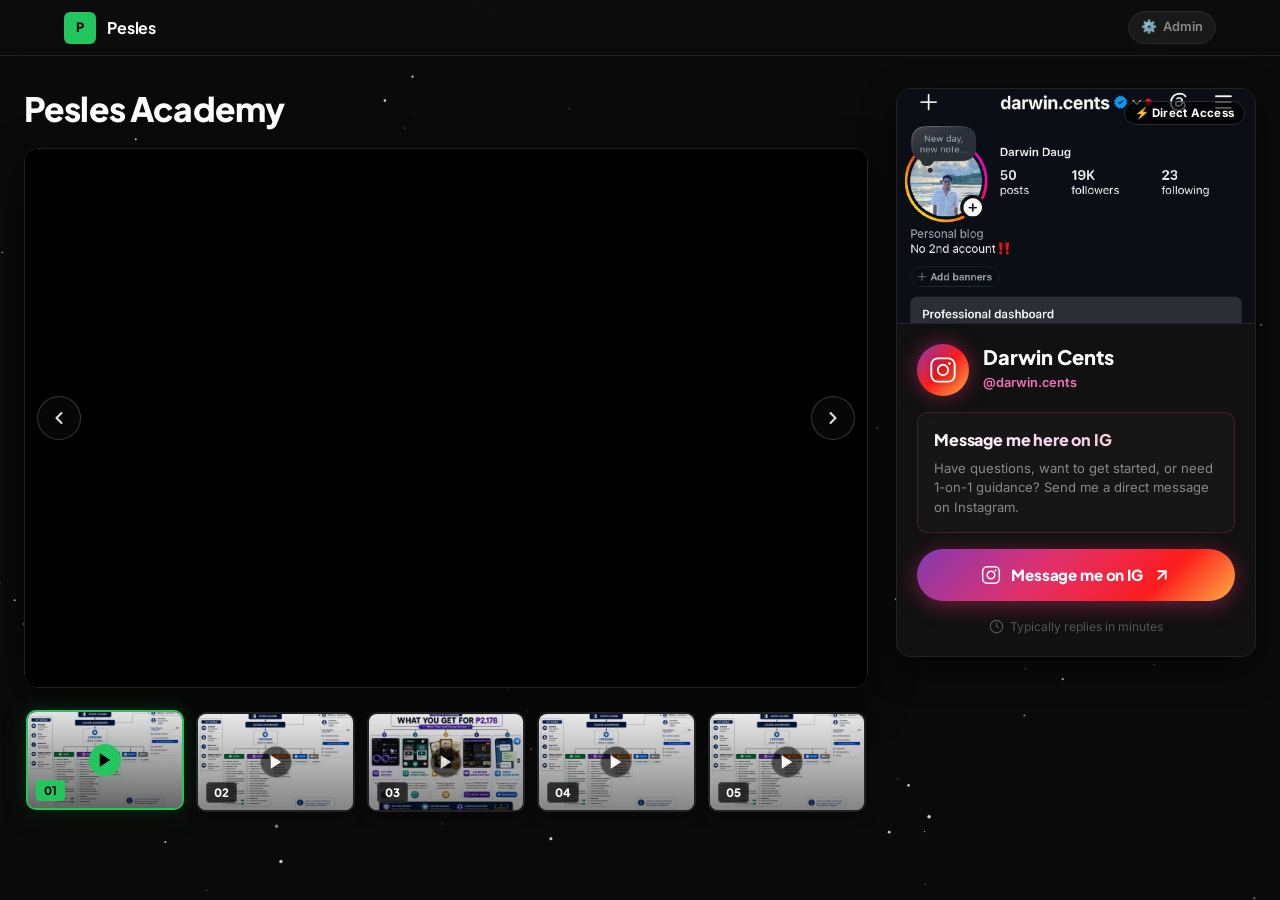
==== commit 821169d2: "Update playlist with unlisted YouTube videos, restore photo, and sync admin" ====
--- a/index.html
+++ b/index.html
@@ -63,14 +63,14 @@
         <!-- Video Player (VSL) Section -->
         <section class="video-card">
           <div class="video-container" id="videoContainer">
-            <!-- HTML5 Video Player for Local MP4s (Default) -->
-            <video id="vslVideo" src="vids/IMG_7152.MP4" controls playsinline></video>
+            <!-- HTML5 Video Player for Local MP4s -->
+            <video id="vslVideo" src="" controls playsinline style="display:none;"></video>
 
             <!-- High-Res Image Display -->
             <img id="vslImage" alt="Pesles Presentation" style="display:none;" />
 
-            <!-- Embedded Vimeo Player for Slide 04 & Custom Embeds -->
-            <iframe id="vslIframe" src="" style="display:none;" frameborder="0" allow="autoplay; fullscreen; picture-in-picture; clipboard-write; encrypted-media; web-share" referrerpolicy="strict-origin-when-cross-origin" allowfullscreen></iframe>
+            <!-- Embedded Player for YouTube & Embeds (Default Slide 1) -->
+            <iframe id="vslIframe" src="https://www.youtube.com/embed/kx6Ysg3gHII" frameborder="0" allow="accelerometer; autoplay; clipboard-write; encrypted-media; gyroscope; picture-in-picture; web-share" referrerpolicy="strict-origin-when-cross-origin" allowfullscreen></iframe>
 
             <!-- Prev / Next Navigation Controls -->
             <button type="button" class="player-nav-btn prev" onclick="prevMedia()" aria-label="Previous item"
@@ -91,13 +91,13 @@
         </section>
 
 
-        <!-- Video Playlist Row (4 Items) -->
+        <!-- Video Playlist Row (5 Items) -->
         <section class="playlist-row" id="playlistRow">
 
-          <!-- Thumb 1: Masterclass MP4 -->
-          <div class="playlist-thumb active" onclick="selectThumb(this, 1)" id="thumb1" title="Live Session">
-            <div class="playlist-thumb-img">
-              <video src="vids/IMG_7152.MP4#t=0.5" preload="metadata" muted playsinline></video>
+          <!-- Thumb 1: About Course (YouTube) -->
+          <div class="playlist-thumb active" onclick="selectThumb(this, 1)" id="thumb1" title="About Course">
+            <div class="playlist-thumb-img">
+              <img src="https://img.youtube.com/vi/kx6Ysg3gHII/hqdefault.jpg" onerror="this.onerror=null;this.src='vids/photo_6338936490255128232_w.jpg';" alt="About Course" loading="lazy">
             </div>
             <div class="playlist-thumb-overlay">
               <div class="playlist-play-btn">
@@ -129,9 +129,9 @@
           </div>
 
           <!-- Thumb 3: Photo 2 -->
-          <div class="playlist-thumb" onclick="selectThumb(this, 3)" id="thumb3" title="Student Results">
-            <div class="playlist-thumb-img">
-              <img src="vids/photo_6338936490255128263_w.jpg" alt="Student Results" loading="lazy">
+          <div class="playlist-thumb" onclick="selectThumb(this, 3)" id="thumb3" title="Students Results & Proof">
+            <div class="playlist-thumb-img">
+              <img src="vids/photo_6338936490255128263_w.jpg" alt="Students Results & Proof" loading="lazy">
             </div>
             <div class="playlist-thumb-overlay">
               <div class="playlist-play-btn">
@@ -145,10 +145,10 @@
             </div>
           </div>
 
-          <!-- Thumb 4: Platform Walkthrough Vimeo Video -->
-          <div class="playlist-thumb" onclick="selectThumb(this, 4)" id="thumb4" title="Platform Walkthrough">
-            <div class="playlist-thumb-img">
-              <img src="https://vumbnail.com/1221855390.jpg" onerror="this.onerror=null;this.src='vids/photo_6338936490255128232_w.jpg';" alt="Platform Walkthrough" loading="lazy">
+          <!-- Thumb 4: About Ebook (YouTube) -->
+          <div class="playlist-thumb" onclick="selectThumb(this, 4)" id="thumb4" title="About Ebook">
+            <div class="playlist-thumb-img">
+              <img src="https://img.youtube.com/vi/ucwpcDjnN3A/hqdefault.jpg" onerror="this.onerror=null;this.src='vids/photo_6338936490255128232_w.jpg';" alt="About Ebook" loading="lazy">
             </div>
             <div class="playlist-thumb-overlay">
               <div class="playlist-play-btn">
@@ -162,10 +162,10 @@
             </div>
           </div>
 
-          <!-- Thumb 5: Live Masterclass Walkthrough Vimeo Video -->
-          <div class="playlist-thumb" onclick="selectThumb(this, 5)" id="thumb5" title="Masterclass Walkthrough">
-            <div class="playlist-thumb-img">
-              <img src="https://vumbnail.com/1226110797.jpg" onerror="this.onerror=null;this.src='vids/photo_6338936490255128232_w.jpg';" alt="Masterclass Walkthrough" loading="lazy">
+          <!-- Thumb 5: Screenrecord of Website Course (YouTube) -->
+          <div class="playlist-thumb" onclick="selectThumb(this, 5)" id="thumb5" title="Screenrecord of Website Course">
+            <div class="playlist-thumb-img">
+              <img src="https://img.youtube.com/vi/_veMxWVW2OE/hqdefault.jpg" onerror="this.onerror=null;this.src='vids/photo_6338936490255128232_w.jpg';" alt="Screenrecord of Website Course" loading="lazy">
             </div>
             <div class="playlist-thumb-overlay">
               <div class="playlist-play-btn">
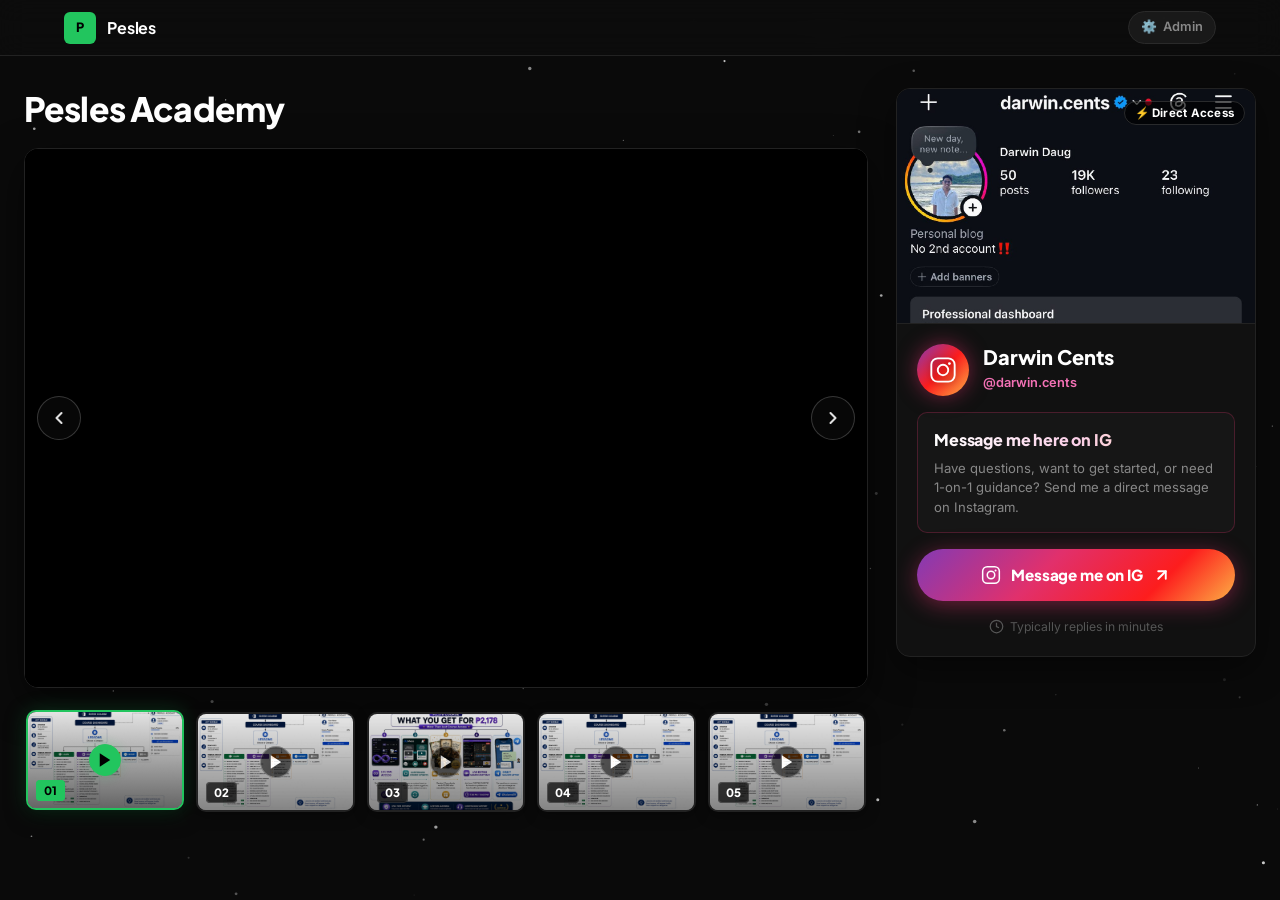
==== commit d8d0c75e: "Update playlist item 05 video to YouTube Eaa3coreHCA and sync admin" ====
--- a/index.html
+++ b/index.html
@@ -165,7 +165,7 @@
           <!-- Thumb 5: Screenrecord of Website Course (YouTube) -->
           <div class="playlist-thumb" onclick="selectThumb(this, 5)" id="thumb5" title="Screenrecord of Website Course">
             <div class="playlist-thumb-img">
-              <img src="https://img.youtube.com/vi/_veMxWVW2OE/hqdefault.jpg" onerror="this.onerror=null;this.src='vids/photo_6338936490255128232_w.jpg';" alt="Screenrecord of Website Course" loading="lazy">
+              <img src="https://img.youtube.com/vi/Eaa3coreHCA/hqdefault.jpg" onerror="this.onerror=null;this.src='vids/photo_6338936490255128232_w.jpg';" alt="Screenrecord of Website Course" loading="lazy">
             </div>
             <div class="playlist-thumb-overlay">
               <div class="playlist-play-btn">
